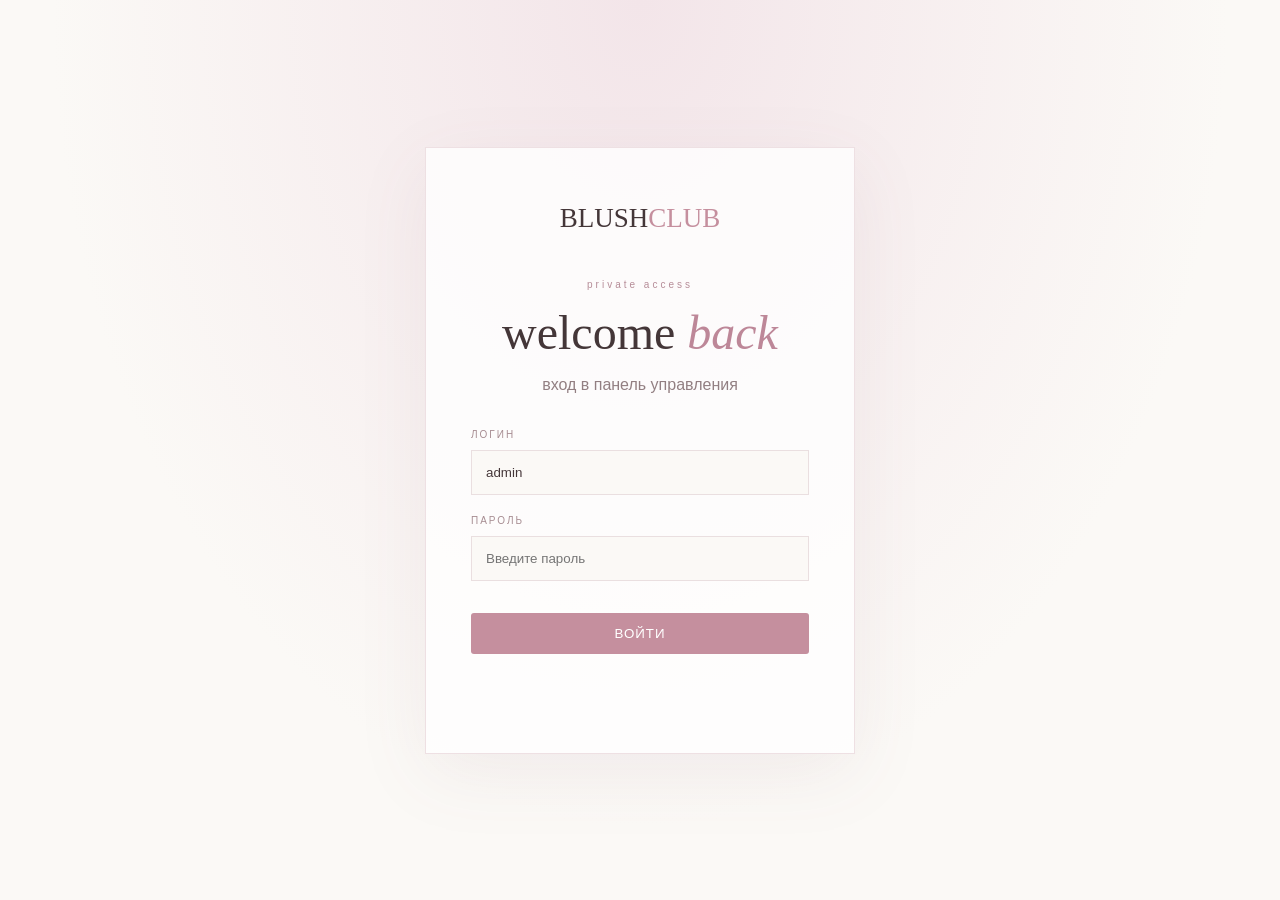
==== admin.html @ 26ec3538 "Initial BLUSH CLUB project" ====
<!DOCTYPE html>
<html lang="ru">
<head>
    <meta charset="UTF-8">
    <meta name="viewport" content="width=device-width, initial-scale=1.0">
    <title>BLUSH CLUB admin</title>
    <link rel="stylesheet" href="admin.css">
</head>
<body>

    <section class="login-screen" id="login-screen">
        <div class="login-card">
            <a href="index.html" class="logo">BLUSH<span>CLUB</span></a>
            <p class="eyebrow">private access</p>
            <h1>welcome <em>back</em></h1>
            <p class="login-description">вход в панель управления</p>

            <form id="login-form">
                <label>
                    ЛОГИН
                    <input id="login" value="admin" required>
                </label>

                <label>
                    ПАРОЛЬ
                    <input id="password" type="password"
                           placeholder="Введите пароль" required>
                </label>

                <button type="submit">ВОЙТИ</button>
                <p id="login-error"></p>
            </form>
        </div>
    </section>

    <div id="admin-panel" hidden>
        <header class="header">
            <a href="index.html" class="logo">BLUSH<span>CLUB</span></a>
            <div>
                <span class="admin-label">ADMINISTRATION</span>
                <button id="logout">ВЫЙТИ</button>
            </div>
        </header>

        <main class="container">
            <section class="welcome">
                <p class="eyebrow">admin panel</p>
                <h1>order <em>management</em></h1>
                <p>управление заказами BLUSH CLUB</p>
            </section>

            <section class="stats">
                <div class="stat">
                    <span>ВСЕ ЗАКАЗЫ</span>
                    <strong id="total-orders">0</strong>
                </div>
                <div class="stat">
                    <span>НОВЫЕ</span>
                    <strong id="new-orders">0</strong>
                </div>
                <div class="stat">
                    <span>ВЫРУЧКА</span>
                    <strong id="revenue">0 ₽</strong>
                </div>
            </section>

            <section class="orders-section">
                <div class="section-heading">
                    <div>
                        <p class="eyebrow">CUSTOMER REQUESTS</p>
                        <h2>Заказы</h2>
                    </div>
                    <button onclick="loadOrders()">ОБНОВИТЬ ↻</button>
                </div>

                <div id="orders" class="orders">
                    <p>Загрузка заказов...</p>
                </div>
            </section>
        </main>
    </div>

    <script src="admin.js"></script>
</body>
</html>
---- admin.css ----
@font-face {
    font-family: 'fredella';
    src: url(../portfolio/portf/Fredella.ttf) format('truetype');
}

@font-face {
    font-family: 'gatchina';
    src: url(../portfolio/portf/Gatchina.ttf) format('truetype');
}
* {
    box-sizing: border-box;
}

body {
    margin: 0;
    background: #fbf9f6;
    color: #443638;
    font-family: Arial, sans-serif;
}

.header {
    padding: 25px 7%;
    display: flex;
    justify-content: space-between;
    align-items: center;
    border-bottom: 1px solid #eadfe0;
    background-image:
        linear-gradient(rgba(239, 189, 207, 0.6), rgba(244, 203, 218, 0.6)),
        url("images/шапка.jpg");
}

.logo {
    font-family: fredella, serif;
    font-size: 27px;
    color: #443638;
    text-decoration: none;
}

.logo span {
    color: #c58f9e;
}

.admin-label,
.eyebrow {
    font-size: 10px;
    letter-spacing: 3px;
    color: #b68d98;
}

.container {
    max-width: 1150px;
    margin: auto;
    padding: 65px 25px;
}

.welcome h1 {
    font-family: gatchina, Georgia, serif;
    font-size: clamp(38px, 6vw, 65px);
    font-weight: 400;
    margin: 15px 0;
}

.welcome h1 em {
    color: #51222f;;
}

.welcome p:last-child {
    color: #927f82;
}

.stats {
    display: grid;
    grid-template-columns: repeat(3, 1fr);
    gap: 18px;
    margin: 55px 0 75px;
}

.stat {
    background: white;
    border: 1px solid #eee3e4;
    padding: 28px;
    border-radius: 3px;
}

.stat span {
    display: block;
    font-size: 10px;
    letter-spacing: 2px;
    color: #a78d92;
}

.stat strong {
    display: block;
    font-family: gatchina, Georgia, serif;
    font-size: 38px;
    font-weight: 400;
    margin-top: 15px;
}

.section-heading {
    display: flex;
    justify-content: space-between;
    align-items: center;
    margin-bottom: 25px;
    padding: 5px;
    background-image:
        linear-gradient(rgba(239, 189, 207, 0.6), rgba(244, 203, 218, 0.6)),
        url("images/шапка.jpg");
    border-radius: 5px;
}

.section-heading h2 {
    font-family: gatchina, Georgia, serif;
    font-size: 38px;
    font-weight: 400;
    margin: 8px 0;
}

button {
    background: #c58f9e;
    color: white;
    border: none;
    padding: 13px 22px;
    cursor: pointer;
    letter-spacing: 1px;
    border-radius: 3px;
}

.order {
    background: white;
    border: 1px solid #eee3e4;
    padding: 25px;
    margin-bottom: 15px;
}

.order-top {
    display: flex;
    justify-content: space-between;
    gap: 15px;
    flex-wrap: wrap;
}

.order-number {
    font-family: gatchina, Georgia, serif;
    font-size: 25px;
}

.order-info {
    color: #907d81;
    line-height: 1.8;
    margin: 18px 0;
    font-size: 14px;
}

.order select {
    padding: 10px;
    border: 1px solid #e5d5d9;
    background: #fbf9f6;
    color: #443638;
}

.delete {
    background: #eee3e4;
    color: #805e68;
    margin-left: 8px;
}

@media (max-width: 650px) {
    .stats {
        grid-template-columns: 1fr;
        margin: 35px 0 50px;
    }

    .container {
        padding: 40px 18px;
    }

    .header {
        padding: 20px;
    }
}


.login-screen {
    min-height: 100vh;
    display: flex;
    justify-content: center;
    align-items: center;
    padding: 25px;
    background:
        radial-gradient(ellipse at top, #f3e5e9, transparent 65%),
        #fbf9f6;
}

.login-card {
    width: 100%;
    max-width: 430px;
    background: rgba(255, 255, 255, 0.8);
    border: 1px solid #eee0e3;
    padding: 55px 45px;
    text-align: center;
    box-shadow: 0 20px 70px rgba(130, 90, 105, 0.08);
}

.login-card .logo {
    display: block;
    margin-bottom: 45px;
}

.login-card h1 {
    font-family: gatchina, Georgia, serif;
    font-size: 48px;
    font-weight: 400;
    margin: 15px 0;
}

.login-card h1 em {
    color: #bd8798;
}

.login-description {
    color: #927f82;
    margin-bottom: 35px;
}

.login-card label {
    display: block;
    text-align: left;
    font-size: 10px;
    letter-spacing: 2px;
    color: #a78d92;
    margin-bottom: 20px;
}

.login-card input {
    display: block;
    width: 100%;
    margin-top: 10px;
    padding: 14px;
    border: 1px solid #eadfe0;
    background: #fbf9f6;
    outline: none;
    color: #443638;
}

.login-card input:focus {
    border-color: #c58f9e;
}

.login-card button {
    width: 100%;
    margin-top: 12px;
}

#login-error {
    color: #a34d65;
    font-size: 13px;
    min-height: 18px;
}

#logout {
    margin-left: 15px;
    padding: 9px 15px;
    font-size: 10px;
}

@media (max-width: 480px) {
    .login-card {
        padding: 40px 25px;
    }
}

[hidden] {
    display: none !important;
}
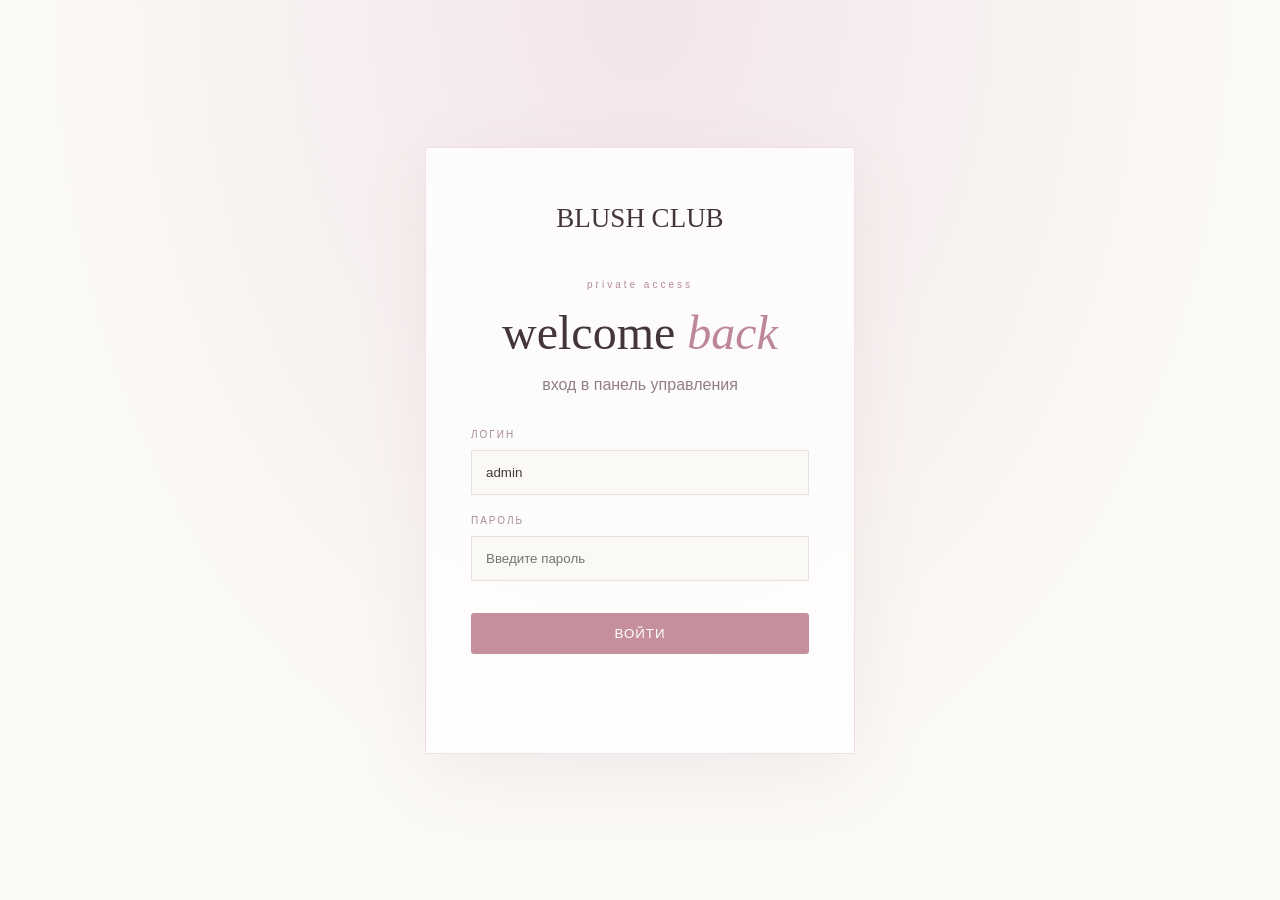
==== commit 69e16b87: "Update BLUSH CLUB design and functionality" ====
--- a/admin.html
+++ b/admin.html
@@ -11,7 +11,7 @@
 
     <section class="login-screen" id="login-screen">
         <div class="login-card">
-            <a href="index.html" class="logo">BLUSH<span>CLUB</span></a>
+            <a href="index.html" class="logo">BLUSH CLUB</a>
             <p class="eyebrow">private access</p>
             <h1>welcome <em>back</em></h1>
             <p class="login-description">вход в панель управления</p>
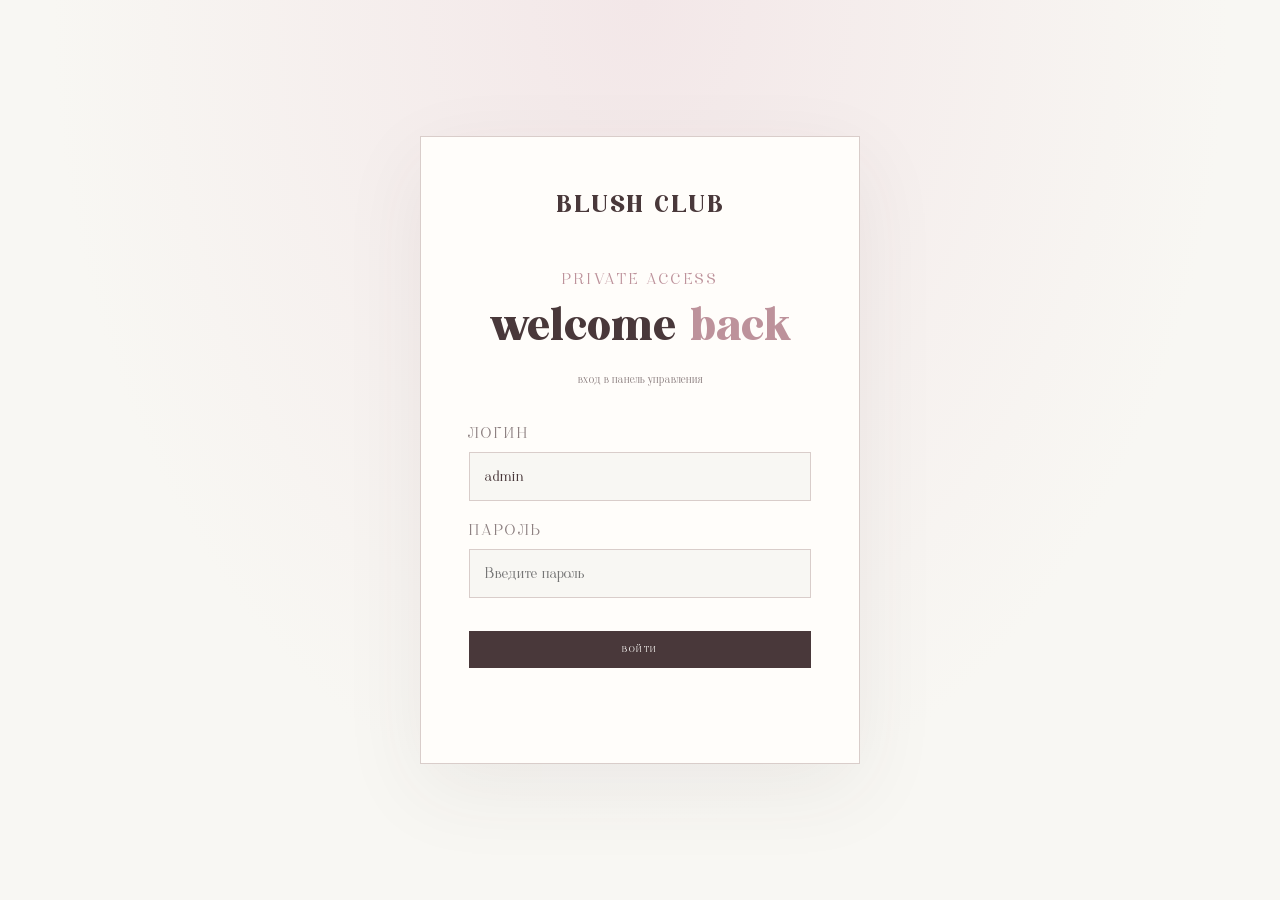
==== commit ac2735cf: "Update admin panel design and API" ====
--- a/admin.html
+++ b/admin.html
@@ -46,7 +46,7 @@
         <main class="container">
             <section class="welcome">
                 <p class="eyebrow">admin panel</p>
-                <h1>order <em>management</em></h1>
+                <h1>order <em>management˖ ᡣ𐭩 ⊹</em></h1>
                 <p>управление заказами BLUSH CLUB</p>
             </section>
 
@@ -69,13 +69,13 @@
                 <div class="section-heading">
                     <div>
                         <p class="eyebrow">CUSTOMER REQUESTS</p>
-                        <h2>Заказы</h2>
+                        <h2>заказы</h2>
                     </div>
                     <button onclick="loadOrders()">ОБНОВИТЬ ↻</button>
                 </div>
 
                 <div id="orders" class="orders">
-                    <p>Загрузка заказов...</p>
+                    <p>загрузка заказов...</p>
                 </div>
             </section>
         </main>
--- a/admin.css
+++ b/admin.css
@@ -1,186 +1,276 @@
-
 @font-face {
-    font-family: 'fredella';
-    src: url(../portfolio/portf/Fredella.ttf) format('truetype');
+    font-family: 'Fredella';
+    src: url('./Fredella.ttf') format('truetype');
+    font-display: swap;
 }
 
 @font-face {
-    font-family: 'gatchina';
-    src: url(../portfolio/portf/Gatchina.ttf) format('truetype');
-}
+    font-family: 'Gatchina';
+    src: url('./GatchinaRegular.ttf') format('truetype');
+    font-display: swap;
+}
+
+@font-face {
+    font-family: 'Marsyanda';
+    src: url('./Marsyanda.otf') format('opentype');
+    font-display: swap;
+}
+
+:root {
+    --paper: #f8f7f3;
+    --white: #fffdfa;
+    --pink: #ead5d8;
+    --pink-light: #f3e7e8;
+    --rose: #bd929b;
+    --brown: #49383a;
+    --ink: #392d30;
+    --muted: #8d8081;
+    --line: #d9cdca;
+}
+
 * {
     box-sizing: border-box;
 }
 
 body {
     margin: 0;
-    background: #fbf9f6;
-    color: #443638;
-    font-family: Arial, sans-serif;
-}
+    background: var(--paper);
+    color: var(--ink);
+    font-family: 'Gatchina', 'Times New Roman', serif;
+    font-size: 13px;
+    -webkit-font-smoothing: antialiased;
+}
+
+body, button, input, textarea, select {
+    font-family: 'Gatchina', 'Times New Roman', serif;
+}
+
+button, input, textarea, select {
+    font-size: inherit;
+}
+
+button {
+    color: inherit;
+    cursor: pointer;
+}
+
+a {
+    color: inherit;
+    text-decoration: none;
+}
+
+[hidden] {
+    display: none !important;
+}
+
 
 .header {
-    padding: 25px 7%;
+    min-height: 72px;
+    padding: 0 6%;
     display: flex;
+    align-items: center;
     justify-content: space-between;
+    gap: 20px;
+    border-bottom: 1px solid var(--line);
+    background: var(--paper);
+}
+
+.logo {
+    font: 22px 'Fredella', serif;
+    letter-spacing: 1.5px;
+    color: var(--brown);
+    white-space: nowrap;
+}
+
+.logo span {
+    color: var(--rose);
+}
+
+.header > div {
+    display: flex;
     align-items: center;
-    border-bottom: 1px solid #eadfe0;
-    background-image:
-        linear-gradient(rgba(239, 189, 207, 0.6), rgba(244, 203, 218, 0.6)),
-        url("images/шапка.jpg");
-}
-
-.logo {
-    font-family: fredella, serif;
-    font-size: 27px;
-    color: #443638;
-    text-decoration: none;
-}
-
-.logo span {
-    color: #c58f9e;
+    gap: 25px;
 }
 
 .admin-label,
 .eyebrow {
-    font-size: 10px;
-    letter-spacing: 3px;
-    color: #b68d98;
-}
+    font-size: 16px;
+    letter-spacing: 2.5px;
+    color: var(--rose);
+    text-transform: uppercase;
+}
+
 
 .container {
-    max-width: 1150px;
-    margin: auto;
-    padding: 65px 25px;
-}
-
-.welcome h1 {
-    font-family: gatchina, Georgia, serif;
-    font-size: clamp(38px, 6vw, 65px);
+    max-width: 1200px;
+    margin: 0 auto;
+    padding: 75px 6% 100px;
+}
+
+.welcome {
+    margin-bottom: 55px;
+}
+
+.welcome h1,
+.login-card h1 {
+    font-family: 'Fredella', serif;
+    font-size: clamp(42px, 6vw, 72px);
     font-weight: 400;
+    line-height: 1.05;
     margin: 15px 0;
-}
-
-.welcome h1 em {
-    color: #51222f;;
-}
-
-.welcome p:last-child {
-    color: #927f82;
-}
+    color: var(--brown);
+}
+
+.welcome h1 em,
+.login-card h1 em {
+    color: var(--rose);
+    font-style: normal;
+}
+
+.welcome > p:last-child,
+.login-description {
+    color: var(--muted);
+    font-size: 12px;
+}
+
 
 .stats {
     display: grid;
     grid-template-columns: repeat(3, 1fr);
-    gap: 18px;
-    margin: 55px 0 75px;
+    gap: 15px;
+    margin: 50px 0 85px;
 }
 
 .stat {
-    background: white;
-    border: 1px solid #eee3e4;
-    padding: 28px;
-    border-radius: 3px;
+    min-height: 145px;
+    padding: 27px;
+    background: var(--white);
+    border: 1px solid var(--line);
 }
 
 .stat span {
     display: block;
-    font-size: 10px;
+    font-size: 8px;
     letter-spacing: 2px;
-    color: #a78d92;
+    color: var(--muted);
 }
 
 .stat strong {
     display: block;
-    font-family: gatchina, Georgia, serif;
-    font-size: 38px;
+    margin-top: 22px;
+    font-family: 'Fredella', serif;
+    font-size: 42px;
     font-weight: 400;
-    margin-top: 15px;
-}
+    color: var(--brown);
+}
+
+/* ORDERS */
 
 .section-heading {
     display: flex;
     justify-content: space-between;
     align-items: center;
+    gap: 20px;
     margin-bottom: 25px;
-    padding: 5px;
-    background-image:
-        linear-gradient(rgba(239, 189, 207, 0.6), rgba(244, 203, 218, 0.6)),
-        url("images/шапка.jpg");
-    border-radius: 5px;
+    padding-bottom: 20px;
+    border-bottom: 1px solid var(--line);
 }
 
 .section-heading h2 {
-    font-family: gatchina, Georgia, serif;
-    font-size: 38px;
+    font-family: 'Fredella', serif;
+    font-size: 43px;
     font-weight: 400;
-    margin: 8px 0;
-}
-
-button {
-    background: #c58f9e;
-    color: white;
-    border: none;
-    padding: 13px 22px;
-    cursor: pointer;
-    letter-spacing: 1px;
-    border-radius: 3px;
+    color: var(--brown);
+    margin: 8px 0 0;
+}
+
+.orders > p {
+    color: var(--muted);
 }
 
 .order {
-    background: white;
-    border: 1px solid #eee3e4;
-    padding: 25px;
-    margin-bottom: 15px;
+    padding: 28px;
+    margin-bottom: 14px;
+    background: var(--white);
+    border: 1px solid var(--line);
+    transition: border-color .2s ease, transform .2s ease;
+}
+
+.order:hover {
+    border-color: var(--rose);
+    transform: translateY(-2px);
 }
 
 .order-top {
     display: flex;
     justify-content: space-between;
+    align-items: center;
     gap: 15px;
     flex-wrap: wrap;
 }
 
 .order-number {
-    font-family: gatchina, Georgia, serif;
-    font-size: 25px;
+    font-family: 'Fredella', serif;
+    font-size: 27px;
+    color: var(--brown);
 }
 
 .order-info {
-    color: #907d81;
-    line-height: 1.8;
-    margin: 18px 0;
-    font-size: 14px;
+    color: var(--muted);
+    line-height: 1.9;
+    margin: 20px 0;
+    font-size: 12px;
+}
+
+/* BUTTONS */
+
+button {
+    padding: 13px 22px;
+    border: 1px solid var(--brown);
+    background: var(--brown);
+    color: var(--white);
+    font-size: 9px;
+    letter-spacing: 1.5px;
+    transition: background .2s ease, color .2s ease, border-color .2s ease;
+}
+
+button:hover {
+    background: var(--rose);
+    border-color: var(--rose);
+    color: white;
 }
 
 .order select {
-    padding: 10px;
-    border: 1px solid #e5d5d9;
-    background: #fbf9f6;
-    color: #443638;
+    padding: 11px 14px;
+    border: 1px solid var(--line);
+    background: var(--paper);
+    color: var(--brown);
+    outline: none;
+}
+
+.order select:focus {
+    border-color: var(--rose);
 }
 
 .delete {
-    background: #eee3e4;
-    color: #805e68;
     margin-left: 8px;
-}
-
-@media (max-width: 650px) {
-    .stats {
-        grid-template-columns: 1fr;
-        margin: 35px 0 50px;
-    }
-
-    .container {
-        padding: 40px 18px;
-    }
-
-    .header {
-        padding: 20px;
-    }
-}
-
+    background: var(--pink-light);
+    border-color: var(--pink);
+    color: var(--brown);
+}
+
+.delete:hover {
+    background: #e8c8ce;
+    border-color: #e8c8ce;
+    color: var(--brown);
+}
+
+#logout {
+    padding: 10px 17px;
+    font-size: 8px;
+}
+
+/* LOGIN */
 
 .login-screen {
     min-height: 100vh;
@@ -189,63 +279,57 @@
     align-items: center;
     padding: 25px;
     background:
-        radial-gradient(ellipse at top, #f3e5e9, transparent 65%),
-        #fbf9f6;
+        radial-gradient(ellipse at 50% 0%, var(--pink-light), transparent 65%),
+        var(--paper);
 }
 
 .login-card {
     width: 100%;
-    max-width: 430px;
-    background: rgba(255, 255, 255, 0.8);
-    border: 1px solid #eee0e3;
-    padding: 55px 45px;
+    max-width: 440px;
+    padding: 55px 48px;
     text-align: center;
-    box-shadow: 0 20px 70px rgba(130, 90, 105, 0.08);
+    background: var(--white);
+    border: 1px solid var(--line);
+    box-shadow: 0 25px 80px rgba(73, 56, 58, .07);
 }
 
 .login-card .logo {
     display: block;
-    margin-bottom: 45px;
+    margin-bottom: 48px;
+    font-size: 29px;
 }
 
 .login-card h1 {
-    font-family: gatchina, Georgia, serif;
-    font-size: 48px;
-    font-weight: 400;
-    margin: 15px 0;
-}
-
-.login-card h1 em {
-    color: #bd8798;
+    font-size: 53px;
 }
 
 .login-description {
-    color: #927f82;
-    margin-bottom: 35px;
+    margin: 15px 0 38px;
 }
 
 .login-card label {
     display: block;
+    margin-bottom: 21px;
     text-align: left;
-    font-size: 10px;
+    font-size: 16px;
     letter-spacing: 2px;
-    color: #a78d92;
-    margin-bottom: 20px;
+    color: var(--muted);
 }
 
 .login-card input {
     display: block;
     width: 100%;
     margin-top: 10px;
-    padding: 14px;
-    border: 1px solid #eadfe0;
-    background: #fbf9f6;
+    padding: 15px;
+    border: 1px solid var(--line);
+    background: var(--paper);
+    color: var(--brown);
     outline: none;
-    color: #443638;
+    transition: border-color .2s ease;
 }
 
 .login-card input:focus {
-    border-color: #c58f9e;
+    border-color: var(--rose);
 }
 
 .login-card button {
@@ -254,23 +338,76 @@
 }
 
 #login-error {
+    min-height: 18px;
     color: #a34d65;
-    font-size: 13px;
-    min-height: 18px;
-}
-
-#logout {
-    margin-left: 15px;
-    padding: 9px 15px;
-    font-size: 10px;
+    font-size: 11px;
+}
+
+/* RESPONSIVE */
+
+@media (max-width: 650px) {
+    .header {
+        padding: 18px 20px;
+    }
+
+    .header > div {
+        gap: 10px;
+    }
+
+    .admin-label {
+        display: none;
+    }
+
+    .container {
+        padding: 45px 20px 70px;
+    }
+
+    .stats {
+        grid-template-columns: 1fr;
+        gap: 10px;
+        margin: 35px 0 60px;
+    }
+
+    .stat {
+        min-height: 110px;
+        padding: 22px;
+    }
+
+    .stat strong {
+        margin-top: 12px;
+    }
+
+    .section-heading {
+        align-items: flex-end;
+    }
+
+    .section-heading h2 {
+        font-size: 36px;
+    }
+
+    .order {
+        padding: 20px;
+    }
 }
 
 @media (max-width: 480px) {
     .login-card {
         padding: 40px 25px;
     }
-}
-
-[hidden] {
-    display: none !important;
+
+    .login-card h1 {
+        font-size: 45px;
+    }
+
+    .section-heading {
+        flex-wrap: wrap;
+    }
+
+    .section-heading button {
+        padding: 11px 14px;
+    }
+
+    #logout {
+        margin-left: 0;
+    }
 }
